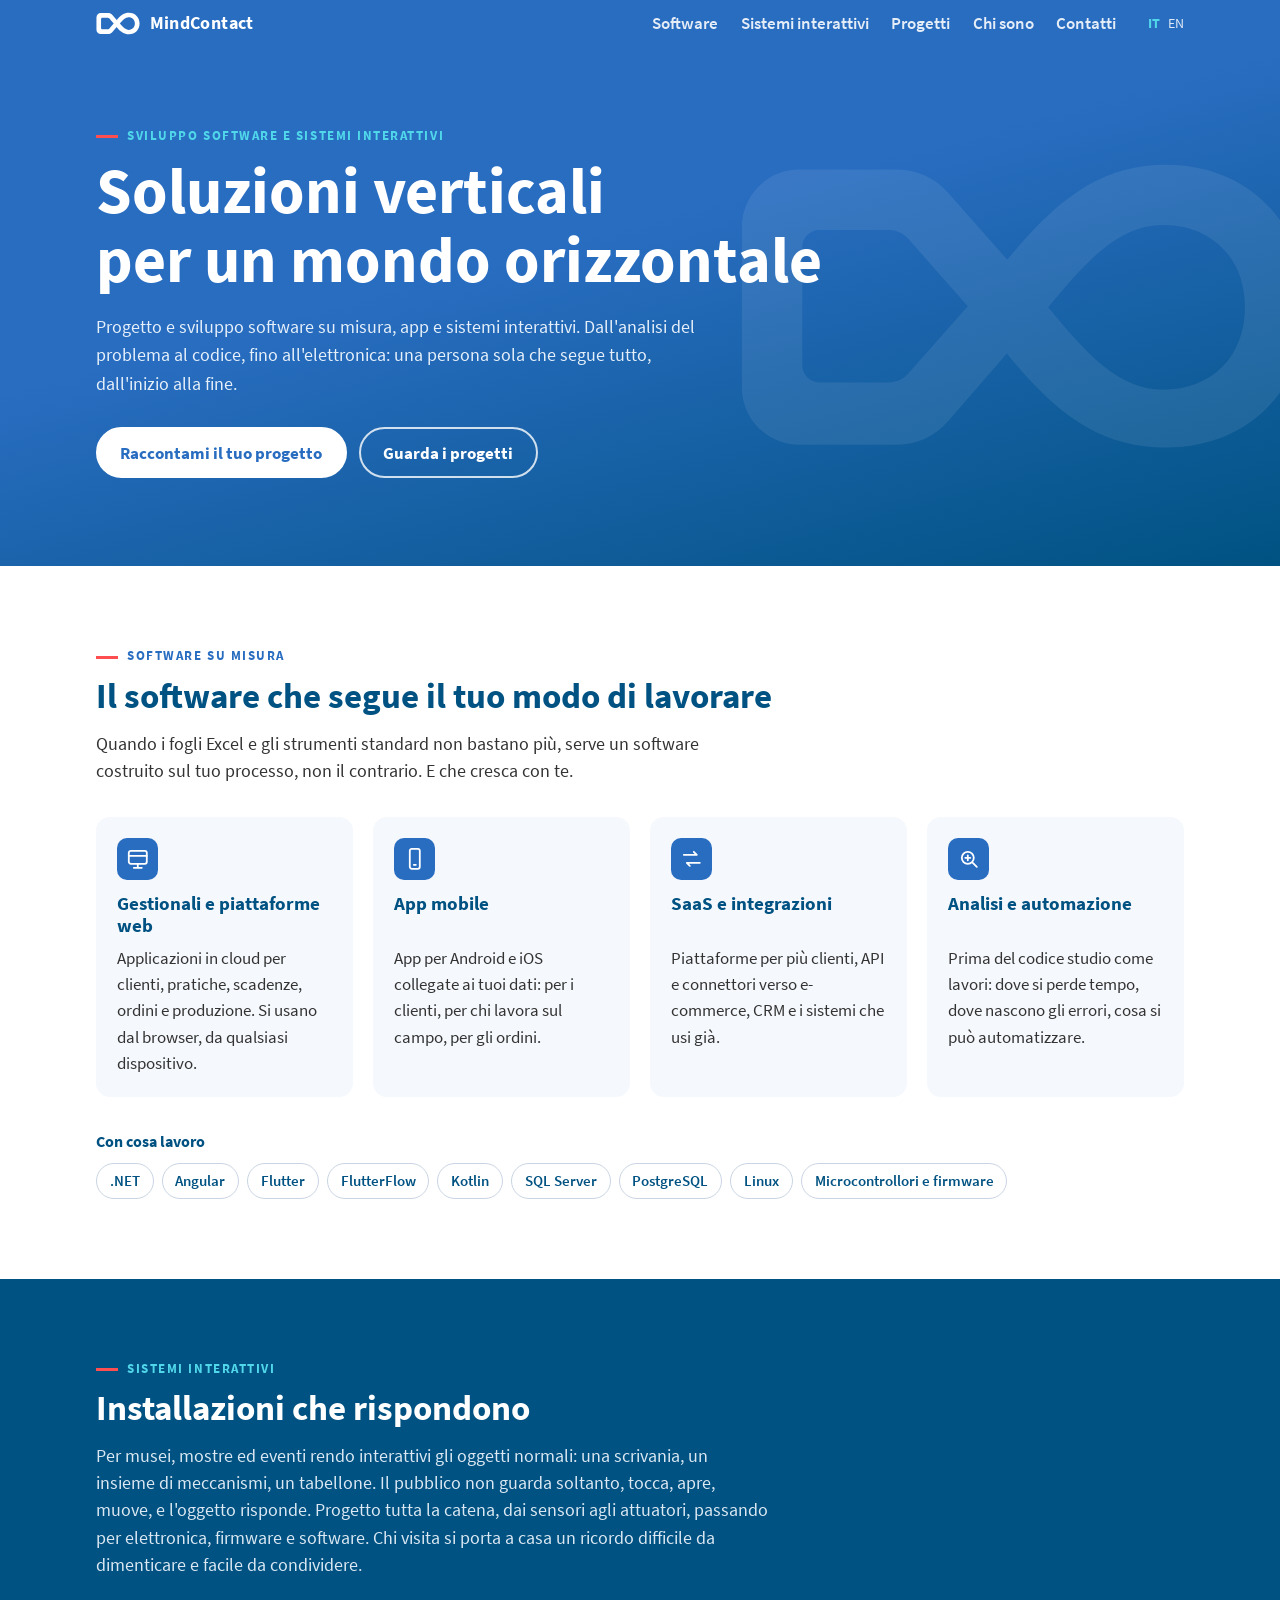
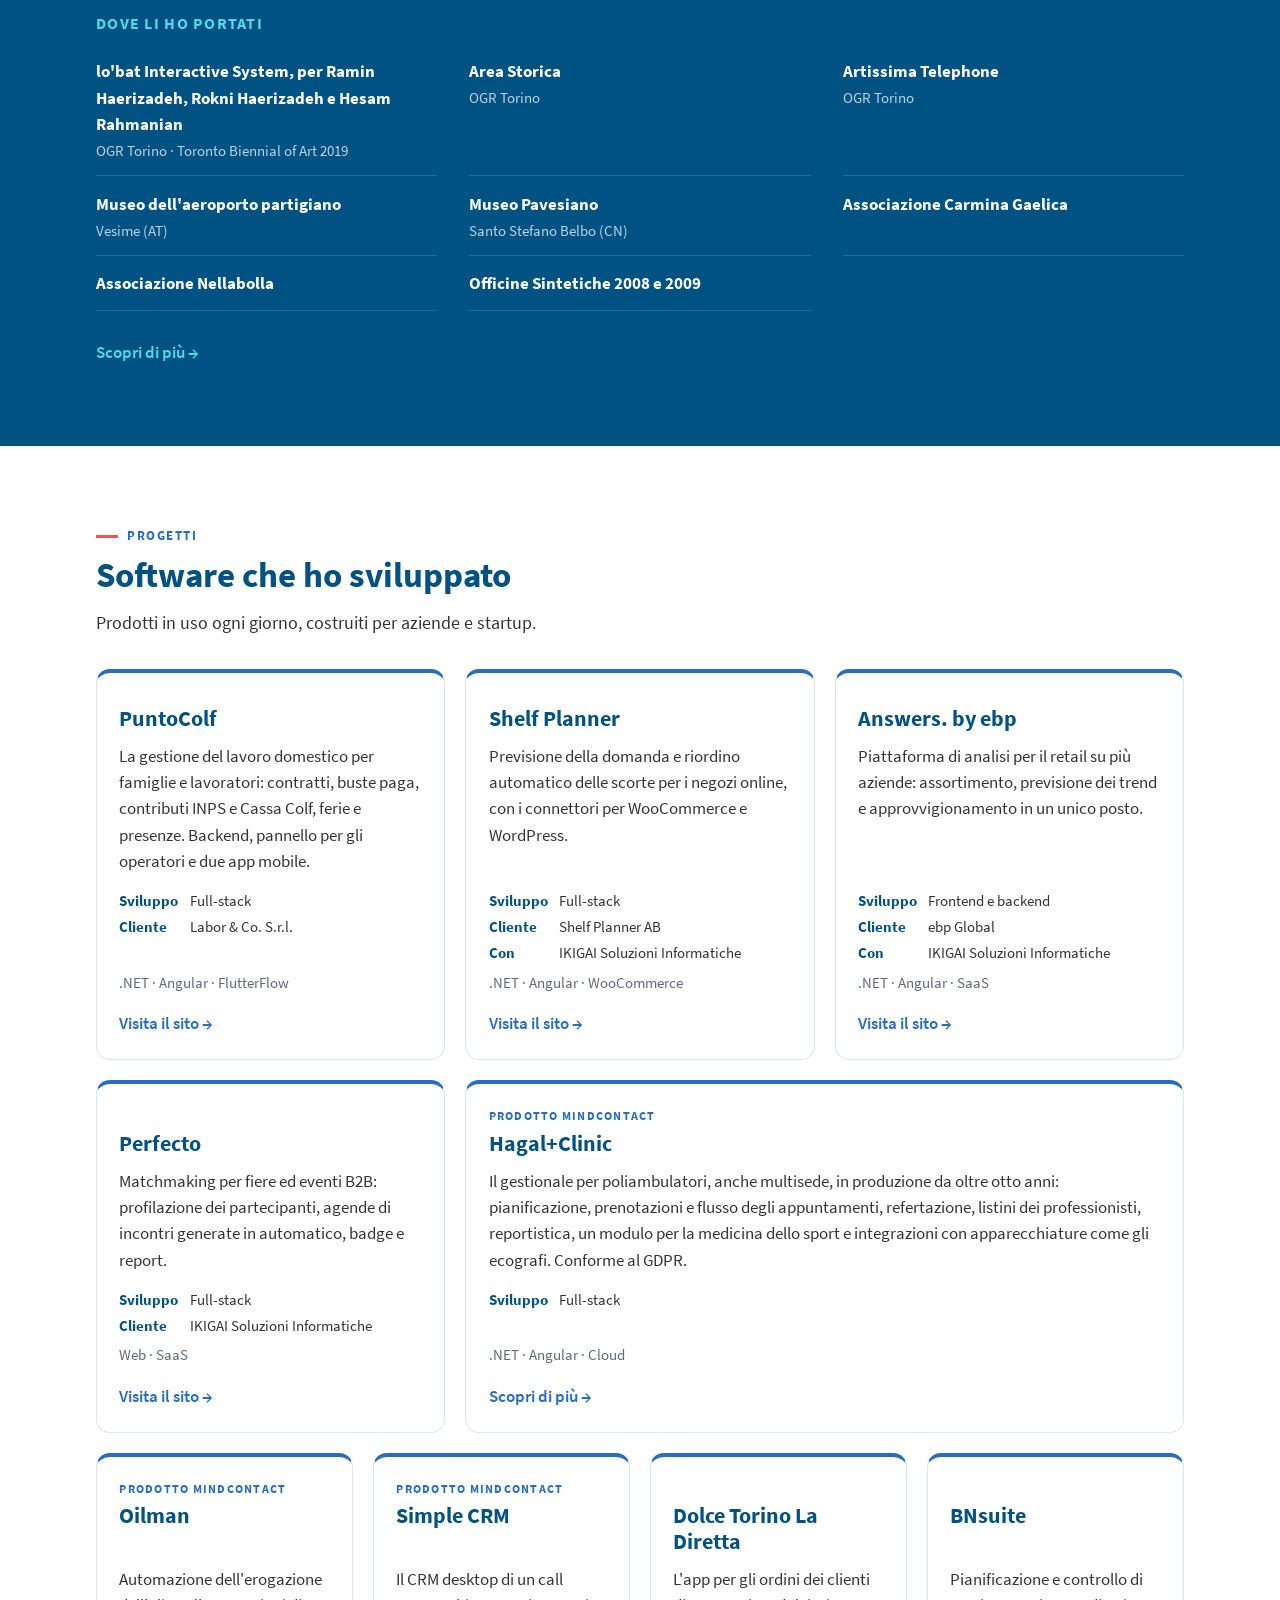
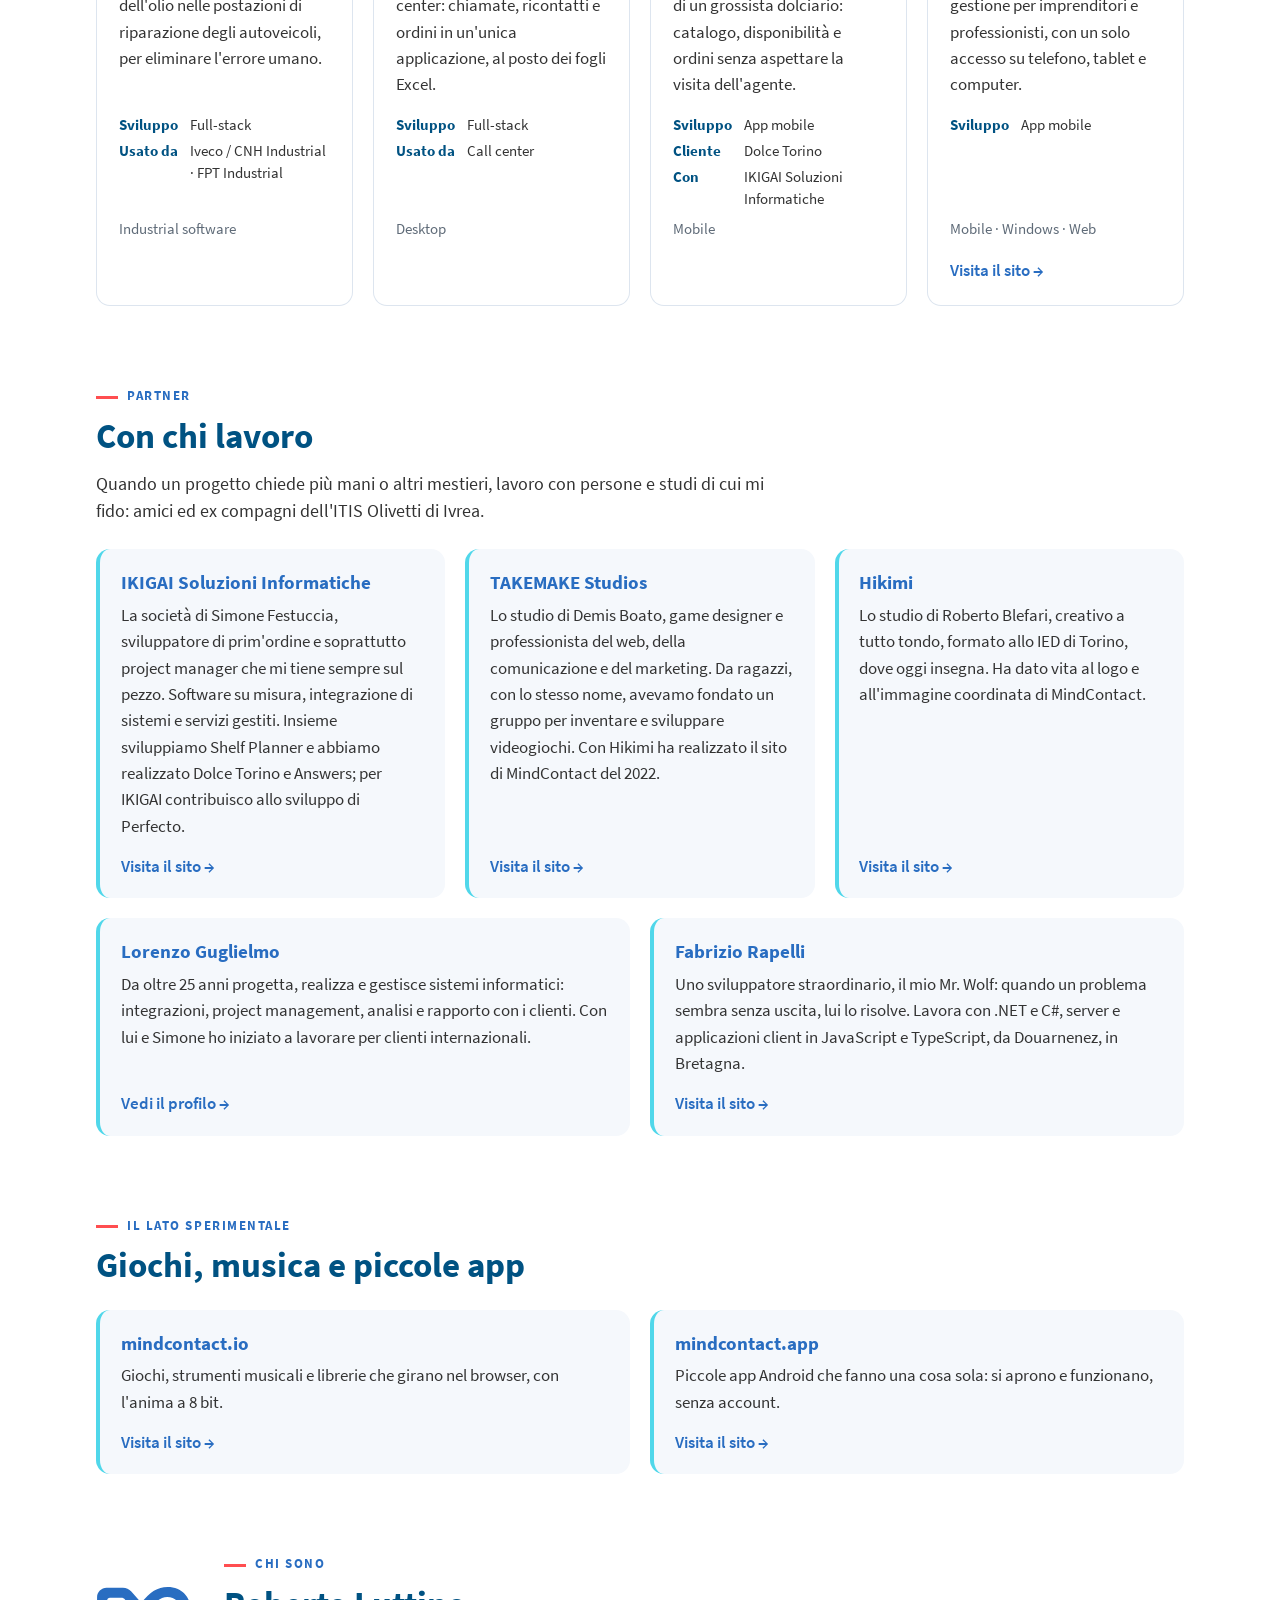
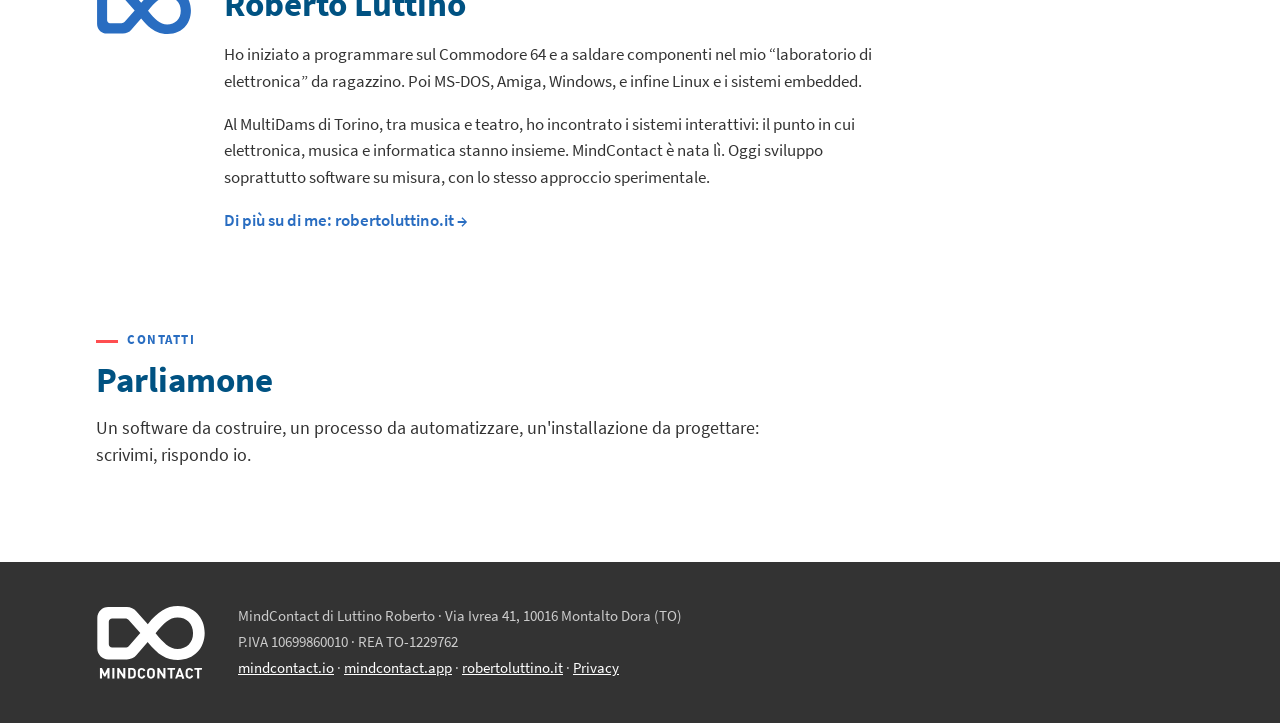
==== docs/index.html @ 70310ab3 "feat: sito statico di mindcontact.net" ====
<!doctype html>
<html lang="it">
<head>
<meta charset="utf-8">
<meta name="viewport" content="width=device-width, initial-scale=1">
<title>MindContact — sviluppo software e sistemi interattivi</title>
<meta name="description" content="MindContact progetta e sviluppa software su misura, app e sistemi interattivi per musei, mostre ed eventi. Roberto Luttino, Torino.">
<meta name="theme-color" content="#296DC1">
<link rel="canonical" href="https://www.mindcontact.net/">
<link rel="alternate" hreflang="it" href="https://www.mindcontact.net/">
<link rel="alternate" hreflang="en" href="https://www.mindcontact.net/en/">
<meta property="og:title" content="MindContact — sviluppo software e sistemi interattivi">
<meta property="og:description" content="MindContact progetta e sviluppa software su misura, app e sistemi interattivi per musei, mostre ed eventi. Roberto Luttino, Torino.">
<meta property="og:url" content="https://www.mindcontact.net/">
<meta property="og:type" content="website">
<link rel="icon" href="assets/img/favicon.svg" type="image/svg+xml">
<link rel="apple-touch-icon" href="assets/img/apple-touch-icon.png">
<link rel="preload" href="assets/fonts/SourceSansPro-Regular.woff2" as="font" type="font/woff2" crossorigin>
<link rel="stylesheet" href="assets/site.css">
</head>
<body>
<!-- Generata da tools/build.py: non modificarla a mano, si riscrive. -->
<header class="top">
  <div class="top-inner">
    <a class="brand" href="./"><img src="assets/img/mark-white.svg" alt="" width="44" height="23"><span>MindContact</span></a>
    <p class="lang"><strong>IT</strong><a href="en/" hreflang="en" lang="en">EN</a></p>
    <details class="menu">
      <summary>Menu</summary>
      <nav><a href="#software">Software</a><a href="sistemi-interattivi/">Sistemi interattivi</a><a href="#progetti">Progetti</a><a href="#chi-sono">Chi sono</a><a href="#contatti">Contatti</a></nav>
    </details>
  </div>
</header>
<main>
  <section class="hero">
    <div class="hero-inner">
      <p class="kicker">Sviluppo software e sistemi interattivi</p>
      <h1>Soluzioni verticali<br>per un mondo orizzontale</h1>
      <p class="lede">Progetto e sviluppo software su misura, app e sistemi interattivi. Dall&#x27;analisi del problema al codice, fino all&#x27;elettronica: una persona sola che segue tutto, dall&#x27;inizio alla fine.</p>
      <p class="hero-actions"><a class="button" href="#contatti">Raccontami il tuo progetto</a><a class="button button--ghost" href="#progetti">Guarda i progetti</a></p>
    </div>
    <img class="hero-mark" src="assets/img/mark-white.svg" alt="" width="776" height="396">
  </section>
  <section class="section" id="software">
    <p class="kicker">Software su misura</p>
    <h2>Il software che segue il tuo modo di lavorare</h2>
    <p class="section-lede">Quando i fogli Excel e gli strumenti standard non bastano più, serve un software costruito sul tuo processo, non il contrario. E che cresca con te.</p>
    <ul class="tiles">
      <li class="tile"><svg class="tile-icon" viewBox="0 0 24 24" aria-hidden="true"><rect x="3" y="4" width="18" height="13" rx="2"/><path d="M8 21h8M12 17v4M3 9h18"/></svg><h3>Gestionali e piattaforme web</h3><p>Applicazioni in cloud per clienti, pratiche, scadenze, ordini e produzione. Si usano dal browser, da qualsiasi dispositivo.</p></li>
      <li class="tile"><svg class="tile-icon" viewBox="0 0 24 24" aria-hidden="true"><rect x="7" y="2" width="10" height="20" rx="2"/><path d="M11 18h2"/></svg><h3>App mobile</h3><p>App per Android e iOS collegate ai tuoi dati: per i clienti, per chi lavora sul campo, per gli ordini.</p></li>
      <li class="tile"><svg class="tile-icon" viewBox="0 0 24 24" aria-hidden="true"><path d="M4 8h13l-3-3M20 16H7l3 3"/></svg><h3>SaaS e integrazioni</h3><p>Piattaforme per più clienti, API e connettori verso e-commerce, CRM e i sistemi che usi già.</p></li>
      <li class="tile"><svg class="tile-icon" viewBox="0 0 24 24" aria-hidden="true"><circle cx="11" cy="11" r="6"/><path d="M20 20l-4.5-4.5M8.5 11h5M11 8.5v5"/></svg><h3>Analisi e automazione</h3><p>Prima del codice studio come lavori: dove si perde tempo, dove nascono gli errori, cosa si può automatizzare.</p></li>
    </ul>
    <h3 class="stack-title">Con cosa lavoro</h3>
    <ul class="chips"><li>.NET</li><li>Angular</li><li>Flutter</li><li>FlutterFlow</li><li>Kotlin</li><li>SQL Server</li><li>PostgreSQL</li><li>Linux</li><li>Microcontrollori e firmware</li></ul>
  </section>
  <section class="band" id="interattivi">
    <div class="band-inner">
      <p class="kicker">Sistemi interattivi</p>
      <h2>Installazioni che rispondono</h2>
      <p class="section-lede">Per musei, mostre ed eventi rendo interattivi gli oggetti normali: una scrivania, un insieme di meccanismi, un tabellone. Il pubblico non guarda soltanto, tocca, apre, muove, e l&#x27;oggetto risponde. Progetto tutta la catena, dai sensori agli attuatori, passando per elettronica, firmware e software. Chi visita si porta a casa un ricordo difficile da dimenticare e facile da condividere.</p>
      <h3>Dove li ho portati</h3>
      <ul class="venues">
        <li><strong>lo&#x27;bat Interactive System, per Ramin Haerizadeh, Rokni Haerizadeh e Hesam Rahmanian</strong><span>OGR Torino · Toronto Biennial of Art 2019</span></li>
        <li><strong>Area Storica</strong><span>OGR Torino</span></li>
        <li><strong>Artissima Telephone</strong><span>OGR Torino</span></li>
        <li><strong>Museo dell&#x27;aeroporto partigiano</strong><span>Vesime (AT)</span></li>
        <li><strong>Museo Pavesiano</strong><span>Santo Stefano Belbo (CN)</span></li>
        <li><strong>Associazione Carmina Gaelica</strong></li>
        <li><strong>Associazione Nellabolla</strong></li>
        <li><strong>Officine Sintetiche 2008 e 2009</strong></li>
      </ul>
      <p class="band-more"><a class="link" href="sistemi-interattivi/">Scopri di più <span aria-hidden="true">→</span></a></p>
    </div>
  </section>
  <section class="section" id="progetti">
    <p class="kicker">Progetti</p>
    <h2>Software che ho sviluppato</h2>
    <p class="section-lede">Prodotti in uso ogni giorno, costruiti per aziende e startup.</p>
    <ul class="cards cards--major">
      <li class="card card--lead">
        <span></span>
        <h3>PuntoColf</h3>
        <p>La gestione del lavoro domestico per famiglie e lavoratori: contratti, buste paga, contributi INPS e Cassa Colf, ferie e presenze. Backend, pannello per gli operatori e due app mobile.</p>
        <dl class="meta"><dt>Sviluppo</dt><dd>Full-stack</dd><dt>Cliente</dt><dd>Labor &amp; Co. S.r.l.</dd></dl>
        <dl class="meta"><dt class="sr-only">Tech</dt><dd class="tech">.NET · Angular · FlutterFlow</dd></dl>
        <a class="link" href="https://www.puntocolf.it/" rel="noopener" target="_blank">Visita il sito <span aria-hidden="true">→</span></a>
      </li>
      <li class="card card--lead">
        <span></span>
        <h3>Shelf Planner</h3>
        <p>Previsione della domanda e riordino automatico delle scorte per i negozi online, con i connettori per WooCommerce e WordPress.</p>
        <dl class="meta"><dt>Sviluppo</dt><dd>Full-stack</dd><dt>Cliente</dt><dd>Shelf Planner AB</dd><dt>Con</dt><dd>IKIGAI Soluzioni Informatiche</dd></dl>
        <dl class="meta"><dt class="sr-only">Tech</dt><dd class="tech">.NET · Angular · WooCommerce</dd></dl>
        <a class="link" href="https://www.shelfplanner.com/" rel="noopener" target="_blank">Visita il sito <span aria-hidden="true">→</span></a>
      </li>
      <li class="card card--lead">
        <span></span>
        <h3>Answers. by ebp</h3>
        <p>Piattaforma di analisi per il retail su più aziende: assortimento, previsione dei trend e approvvigionamento in un unico posto.</p>
        <dl class="meta"><dt>Sviluppo</dt><dd>Frontend e backend</dd><dt>Cliente</dt><dd>ebp Global</dd><dt>Con</dt><dd>IKIGAI Soluzioni Informatiche</dd></dl>
        <dl class="meta"><dt class="sr-only">Tech</dt><dd class="tech">.NET · Angular · SaaS</dd></dl>
        <a class="link" href="https://ebp-global.com/answers-by-ebp-insights-for-assortment-trend-supply/" rel="noopener" target="_blank">Visita il sito <span aria-hidden="true">→</span></a>
      </li>
      <li class="card card--lead">
        <span></span>
        <h3>Perfecto</h3>
        <p>Matchmaking per fiere ed eventi B2B: profilazione dei partecipanti, agende di incontri generate in automatico, badge e report.</p>
        <dl class="meta"><dt>Sviluppo</dt><dd>Full-stack</dd><dt>Cliente</dt><dd>IKIGAI Soluzioni Informatiche</dd></dl>
        <dl class="meta"><dt class="sr-only">Tech</dt><dd class="tech">Web · SaaS</dd></dl>
        <a class="link" href="https://perfecto-events.com/" rel="noopener" target="_blank">Visita il sito <span aria-hidden="true">→</span></a>
      </li>
      <li class="card card--lead card--wide">
        <p class="role">Prodotto MindContact</p>
        <h3>Hagal+Clinic</h3>
        <p>Il gestionale per poliambulatori, anche multisede, in produzione da oltre otto anni: pianificazione, prenotazioni e flusso degli appuntamenti, refertazione, listini dei professionisti, reportistica, un modulo per la medicina dello sport e integrazioni con apparecchiature come gli ecografi. Conforme al GDPR.</p>
        <dl class="meta"><dt>Sviluppo</dt><dd>Full-stack</dd></dl>
        <dl class="meta"><dt class="sr-only">Tech</dt><dd class="tech">.NET · Angular · Cloud</dd></dl>
        <a class="link" href="hagalclinic/">Scopri di più <span aria-hidden="true">→</span></a>
      </li>
    </ul>
    <ul class="cards">
      <li class="card card--lead">
        <p class="role">Prodotto MindContact</p>
        <h3>Oilman</h3>
        <p>Automazione dell&#x27;erogazione dell&#x27;olio nelle postazioni di riparazione degli autoveicoli, per eliminare l&#x27;errore umano.</p>
        <dl class="meta"><dt>Sviluppo</dt><dd>Full-stack</dd><dt>Usato da</dt><dd>Iveco / CNH Industrial · FPT Industrial</dd></dl>
        <dl class="meta"><dt class="sr-only">Tech</dt><dd class="tech">Industrial software</dd></dl>
        <span></span>
      </li>
      <li class="card card--lead">
        <p class="role">Prodotto MindContact</p>
        <h3>Simple CRM</h3>
        <p>Il CRM desktop di un call center: chiamate, ricontatti e ordini in un&#x27;unica applicazione, al posto dei fogli Excel.</p>
        <dl class="meta"><dt>Sviluppo</dt><dd>Full-stack</dd><dt>Usato da</dt><dd>Call center</dd></dl>
        <dl class="meta"><dt class="sr-only">Tech</dt><dd class="tech">Desktop</dd></dl>
        <span></span>
      </li>
      <li class="card card--lead">
        <span></span>
        <h3>Dolce Torino La Diretta</h3>
        <p>L&#x27;app per gli ordini dei clienti di un grossista dolciario: catalogo, disponibilità e ordini senza aspettare la visita dell&#x27;agente.</p>
        <dl class="meta"><dt>Sviluppo</dt><dd>App mobile</dd><dt>Cliente</dt><dd>Dolce Torino</dd><dt>Con</dt><dd>IKIGAI Soluzioni Informatiche</dd></dl>
        <dl class="meta"><dt class="sr-only">Tech</dt><dd class="tech">Mobile</dd></dl>
        <span></span>
      </li>
      <li class="card card--lead">
        <span></span>
        <h3>BNsuite</h3>
        <p>Pianificazione e controllo di gestione per imprenditori e professionisti, con un solo accesso su telefono, tablet e computer.</p>
        <dl class="meta"><dt>Sviluppo</dt><dd>App mobile</dd></dl>
        <dl class="meta"><dt class="sr-only">Tech</dt><dd class="tech">Mobile · Windows · Web</dd></dl>
        <a class="link" href="https://bnsuite.com/" rel="noopener" target="_blank">Visita il sito <span aria-hidden="true">→</span></a>
      </li>
    </ul>
  </section>
  <section class="section lab" id="partner">
    <p class="kicker">Partner</p>
    <h2>Con chi lavoro</h2>
    <p class="section-lede">Quando un progetto chiede più mani o altri mestieri, lavoro con persone e studi di cui mi fido: amici ed ex compagni dell&#x27;ITIS Olivetti di Ivrea.</p>
    <ul class="sites sites--five">
      <li><a href="https://www.ikigai-soluzioni.it/" target="_blank" rel="noopener"><strong>IKIGAI Soluzioni Informatiche</strong><span>La società di Simone Festuccia, sviluppatore di prim&#x27;ordine e soprattutto project manager che mi tiene sempre sul pezzo. Software su misura, integrazione di sistemi e servizi gestiti. Insieme sviluppiamo Shelf Planner e abbiamo realizzato Dolce Torino e Answers; per IKIGAI contribuisco allo sviluppo di Perfecto.</span><span class="go">Visita il sito <span aria-hidden="true">→</span></span></a></li>
      <li><a href="https://takemakestudios.com/" target="_blank" rel="noopener"><strong>TAKEMAKE Studios</strong><span>Lo studio di Demis Boato, game designer e professionista del web, della comunicazione e del marketing. Da ragazzi, con lo stesso nome, avevamo fondato un gruppo per inventare e sviluppare videogiochi. Con Hikimi ha realizzato il sito di MindContact del 2022.</span><span class="go">Visita il sito <span aria-hidden="true">→</span></span></a></li>
      <li><a href="https://hikimi.it/" target="_blank" rel="noopener"><strong>Hikimi</strong><span>Lo studio di Roberto Blefari, creativo a tutto tondo, formato allo IED di Torino, dove oggi insegna. Ha dato vita al logo e all&#x27;immagine coordinata di MindContact.</span><span class="go">Visita il sito <span aria-hidden="true">→</span></span></a></li>
      <li><a href="https://www.linkedin.com/in/lorenzoguglielmo/" target="_blank" rel="noopener"><strong>Lorenzo Guglielmo</strong><span>Da oltre 25 anni progetta, realizza e gestisce sistemi informatici: integrazioni, project management, analisi e rapporto con i clienti. Con lui e Simone ho iniziato a lavorare per clienti internazionali.</span><span class="go">Vedi il profilo <span aria-hidden="true">→</span></span></a></li>
      <li><a href="https://www.rapelli.net/" target="_blank" rel="noopener"><strong>Fabrizio Rapelli</strong><span>Uno sviluppatore straordinario, il mio Mr. Wolf: quando un problema sembra senza uscita, lui lo risolve. Lavora con .NET e C#, server e applicazioni client in JavaScript e TypeScript, da Douarnenez, in Bretagna.</span><span class="go">Visita il sito <span aria-hidden="true">→</span></span></a></li>
    </ul>
  </section>
  <section class="section lab">
    <p class="kicker">Il lato sperimentale</p>
    <h2>Giochi, musica e piccole app</h2>
    <ul class="sites">
      <li><a href="https://mindcontact.io/" target="_blank" rel="noopener"><strong>mindcontact.io</strong><span>Giochi, strumenti musicali e librerie che girano nel browser, con l&#x27;anima a 8 bit.</span><span class="go">Visita il sito <span aria-hidden="true">→</span></span></a></li>
      <li><a href="https://mindcontact.app/" target="_blank" rel="noopener"><strong>mindcontact.app</strong><span>Piccole app Android che fanno una cosa sola: si aprono e funzionano, senza account.</span><span class="go">Visita il sito <span aria-hidden="true">→</span></span></a></li>
    </ul>
  </section>
  <section class="section about" id="chi-sono">
    <img class="about-mark" src="assets/img/mark.svg" alt="" width="96" height="49" loading="lazy">
    <div>
      <p class="kicker">Chi sono</p>
      <h2>Roberto Luttino</h2>
      <p>Ho iniziato a programmare sul Commodore 64 e a saldare componenti nel mio “laboratorio di elettronica” da ragazzino. Poi MS-DOS, Amiga, Windows, e infine Linux e i sistemi embedded.</p>
      <p>Al MultiDams di Torino, tra musica e teatro, ho incontrato i sistemi interattivi: il punto in cui elettronica, musica e informatica stanno insieme. MindContact è nata lì. Oggi sviluppo soprattutto software su misura, con lo stesso approccio sperimentale.</p>
      <p><a class="link" href="https://robertoluttino.it/" target="_blank" rel="noopener">Di più su di me: robertoluttino.it <span aria-hidden="true">→</span></a></p>
    </div>
  </section>
  <section class="section contact" id="contatti">
    <p class="kicker">Contatti</p>
    <h2>Parliamone</h2>
    <p class="section-lede">Un software da costruire, un processo da automatizzare, un&#x27;installazione da progettare: scrivimi, rispondo io.</p>
    <div data-mc-contact data-site="mindcontact.net" data-lang="it"></div>
    <noscript><p>Il modulo di contatto ha bisogno di JavaScript.</p></noscript>
  </section>
</main>
<footer class="foot">
  <div class="foot-inner">
    <img src="assets/img/logo-white.svg" alt="MindContact" width="110" height="75">
    <div>
      <p>MindContact di Luttino Roberto · Via Ivrea 41, 10016 Montalto Dora (TO)</p>
      <p>P.IVA 10699860010 · REA TO-1229762</p>
      <p><a href="https://mindcontact.io/" target="_blank" rel="noopener">mindcontact.io</a> · <a href="https://mindcontact.app/" target="_blank" rel="noopener">mindcontact.app</a> · <a href="https://robertoluttino.it/" target="_blank" rel="noopener">robertoluttino.it</a> · <a href="#privacy-form">Privacy</a></p>
    </div>
  </div>
</footer>
<script src="https://forms.mindcontact.net/v1/widget.js" defer></script>
<script src="assets/js/site.js" defer></script>
</body>
</html>
---- docs/assets/site.css ----
/* mindcontact.net — brand colours and font from ../mindcontact-identity.
   Mobile first: the base rules are the phone layout, min-width queries scale up
   to tablet (48rem) and desktop (64rem). */

@font-face { font-family: "Source Sans Pro"; font-weight: 400; font-display: swap; src: url("fonts/SourceSansPro-Regular.woff2") format("woff2"); }
@font-face { font-family: "Source Sans Pro"; font-weight: 600; font-display: swap; src: url("fonts/SourceSansPro-SemiBold.woff2") format("woff2"); }
@font-face { font-family: "Source Sans Pro"; font-weight: 700; font-display: swap; src: url("fonts/SourceSansPro-Bold.woff2") format("woff2"); }

:root {
  --navy: #005282;
  --blue: #296DC1;
  --cyan: #50D7EA;
  --red: #FF4E50;
  --ink: #333333;
  --line: #CCCCCC;
  --paper: #F5F8FC;
  --width: 72rem;
  --pad: 1.25rem;
  --radius: 14px;
}

* { box-sizing: border-box; }
html { scroll-behavior: smooth; scroll-padding-top: 4.5rem; -webkit-text-size-adjust: 100%; }
body {
  margin: 0;
  font: 400 1.0625rem/1.55 "Source Sans Pro", system-ui, sans-serif;
  color: var(--ink);
  background: #fff;
}
a { color: var(--blue); }
a:hover { color: var(--navy); }
img { display: block; max-width: 100%; }
h1, h2, h3 { color: var(--navy); line-height: 1.15; margin: 0; }
h2 { font-size: 1.85rem; }
h3 { font-size: 1.2rem; }
.sr-only { position: absolute; width: 1px; height: 1px; overflow: hidden; clip: rect(0 0 0 0); white-space: nowrap; }
a:focus-visible, button:focus-visible, summary:focus-visible { outline: 3px solid var(--cyan); outline-offset: 2px; }

.kicker {
  margin: 0 0 .6rem;
  font-weight: 700;
  font-size: .8rem;
  letter-spacing: .12em;
  text-transform: uppercase;
  color: var(--blue);
}
.kicker::before {
  content: "";
  display: inline-block;
  width: 1.4rem;
  height: 3px;
  margin-right: .55rem;
  vertical-align: middle;
  background: var(--red);
}

.button {
  display: inline-flex;
  align-items: center;
  justify-content: center;
  min-height: 3rem;
  padding: .65rem 1.4rem;
  border: 2px solid var(--blue);
  border-radius: 999px;
  background: var(--blue);
  color: #fff;
  font-weight: 700;
  text-decoration: none;
  transition: background .15s, color .15s, border-color .15s;
}
.button:hover { background: var(--navy); border-color: var(--navy); color: #fff; }
.button--ghost { background: transparent; color: #fff; border-color: rgba(255, 255, 255, .8); }
.button--ghost:hover { background: #fff; color: var(--blue); border-color: #fff; }
.link { font-weight: 600; text-decoration: none; }
.link:hover { text-decoration: underline; }

/* Top bar: brand, language, collapsible menu on phones */
.top { position: sticky; top: 0; z-index: 10; background: var(--blue); color: #fff; }
.top-inner {
  max-width: var(--width);
  margin: 0 auto;
  padding: .55rem var(--pad);
  display: flex;
  align-items: center;
  flex-wrap: wrap;
  gap: .5rem 1rem;
}
.brand { display: flex; align-items: center; gap: .6rem; color: #fff; text-decoration: none; font-weight: 700; font-size: 1.15rem; letter-spacing: .02em; }
.brand:hover { color: #fff; }
.lang { margin: 0 0 0 auto; display: flex; gap: .5rem; font-size: .9rem; }
.lang a { color: #fff; text-decoration: none; opacity: .85; }
.lang strong { color: var(--cyan); }
.menu summary {
  list-style: none;
  cursor: pointer;
  min-height: 2.5rem;
  display: flex;
  align-items: center;
  padding: 0 .9rem;
  border: 1px solid rgba(255, 255, 255, .6);
  border-radius: 999px;
  font-weight: 600;
}
.menu summary::-webkit-details-marker { display: none; }
.menu[open] summary { background: #fff; color: var(--blue); }
.menu nav {
  position: absolute;
  left: 0;
  right: 0;
  top: 100%;
  display: grid;
  background: var(--blue);
  border-top: 1px solid rgba(255, 255, 255, .2);
  box-shadow: 0 12px 24px -12px rgba(0, 0, 0, .35);
}
.menu nav a {
  padding: .9rem var(--pad);
  color: #fff;
  text-decoration: none;
  font-weight: 600;
  border-bottom: 1px solid rgba(255, 255, 255, .12);
}

/* Hero */
.hero {
  position: relative;
  overflow: hidden;
  color: #fff;
  background: linear-gradient(165deg, var(--blue) 0%, var(--blue) 40%, var(--navy) 100%);
}
.hero-inner { position: relative; z-index: 1; max-width: var(--width); margin: 0 auto; padding: 3rem var(--pad) 3.5rem; }
.hero .kicker { color: var(--cyan); }
.hero h1 { color: #fff; font-size: 2.3rem; font-weight: 700; line-height: 1.08; }
.hero .lede { max-width: 38rem; margin: 1.2rem 0 1.8rem; font-size: 1.15rem; color: #e6f0fa; }
.hero-actions { display: flex; flex-direction: column; gap: .75rem; margin: 0; }
.hero-actions .button { border-color: #fff; background: #fff; color: var(--blue); }
.hero-actions .button:hover { background: var(--cyan); border-color: var(--cyan); color: var(--navy); }
.hero-actions .button--ghost { background: transparent; color: #fff; border-color: rgba(255, 255, 255, .8); }
.hero-mark { position: absolute; right: -9rem; bottom: -3rem; width: 22rem; opacity: .08; pointer-events: none; }

/* Sections */
.section { max-width: var(--width); margin: 0 auto; padding: 3.5rem var(--pad) 0; }
.section-lede { max-width: 42rem; margin: .9rem 0 0; font-size: 1.1rem; }

.tiles, .cards, .venues, .sites, .chips { list-style: none; margin: 0; padding: 0; }
.tiles { display: grid; gap: 1rem; margin-top: 2rem; }
/* Like the project cards: icon, title and text sit on a subgrid, so the texts start level. */
.tile { display: grid; grid-row: span 3; grid-template-rows: subgrid; row-gap: 0; align-content: start; padding: 1.3rem; border-radius: var(--radius); background: var(--paper); }
.tile-icon {
  width: 2.6rem;
  height: 2.6rem;
  margin-bottom: .8rem;
  padding: .55rem;
  border-radius: 10px;
  background: var(--blue);
  fill: none;
  stroke: #fff;
  stroke-width: 1.8;
  stroke-linecap: round;
  stroke-linejoin: round;
}
.tile p { margin: .5rem 0 0; }
/* Tiles without an icon: title and text only, still aligned row by row. */
.tiles--text .tile { grid-row: span 2; }
/* Steps of the work, numbered. */
.tiles--steps { counter-reset: step; }
.tiles--steps h3::before { counter-increment: step; content: counter(step) ". "; color: var(--blue); }
.stack-title { margin-top: 2.2rem; font-size: 1rem; }
.chips { display: flex; flex-wrap: wrap; gap: .5rem; margin-top: .8rem; }
.chips li { padding: .3rem .8rem; border: 1px solid #c9d5e3; border-radius: 999px; font-size: .95rem; font-weight: 600; color: var(--navy); }

/* Interactive systems band */
.band { margin-top: 3.5rem; background: var(--navy); color: #fff; }
.band-inner { max-width: var(--width); margin: 0 auto; padding: 3.5rem var(--pad); }
.band h2, .band h3 { color: #fff; }
.band .kicker { color: var(--cyan); }
.band .section-lede { color: #dbe8f3; }
.band h3 { margin-top: 2.2rem; font-size: 1rem; letter-spacing: .08em; text-transform: uppercase; color: var(--cyan); }
.venues { display: grid; gap: .1rem; margin-top: .8rem; }
.venues li { display: grid; align-content: start; gap: .1rem; padding: .8rem 0; border-bottom: 1px solid rgba(255, 255, 255, .15); }
.venues span { color: #b9d3ea; font-size: .95rem; }

/* Projects */
.cards { display: grid; gap: 1rem; margin-top: 2rem; }
.cards + .cards { margin-top: 1rem; }
/* Each card spans six rows of the list (label, name, text, details, tech, link) through a subgrid,
   so names, details and links line up across a row of cards. */
.card {
  display: grid;
  grid-row: span 6;
  grid-template-rows: subgrid;
  row-gap: 0;
  padding: 1.4rem;
  border: 1px solid #dde5ef;
  border-radius: var(--radius);
  background: #fff;
}
.card--lead { border-top: 4px solid var(--blue); }
.role { margin: 0 0 .3rem; font-size: .78rem; font-weight: 700; letter-spacing: .1em; text-transform: uppercase; color: var(--blue); }
.card h3 { font-size: 1.4rem; }
.card > p:not(.role) { margin: .7rem 0 0; }
.meta { display: grid; grid-template-columns: auto 1fr; align-content: start; gap: .2rem .7rem; margin: 1rem 0 0; font-size: .92rem; }
.meta dt { font-weight: 700; color: var(--navy); }
.meta dd { margin: 0; }
/* The tech line sits in its own row, after the tallest details of the row of cards. */
.meta .tech { grid-column: 1 / -1; color: #5f6b78; }
.meta:has(.tech) { align-self: end; margin-top: .4rem; }
.card .link { align-self: end; padding-top: 1rem; }
.band-more { margin: 1.8rem 0 0; }
.band .link { color: var(--cyan); }
/* Reading list on the interactive systems page */
.reads { max-width: 46rem; margin: 1.5rem 0 0; padding-left: 1.2rem; }
.reads li { margin: 0 0 .6rem; }
.reads cite { font-style: italic; }
/* Running text on the dedicated pages */
.prose > p:not(.kicker) { max-width: 42rem; margin: .9rem 0 0; font-size: 1.1rem; }
.prose h2 + p { margin-top: 1.2rem; }
/* Key facts in a band: the figure big, the line under it small. */
.facts strong { font-size: 1.5rem; color: var(--cyan); }
.note { margin: 1.5rem 0 0; color: #5f6b78; font-size: .98rem; }

/* Sister sites */
.sites { display: grid; grid-auto-rows: 1fr; gap: 1rem; margin-top: 1.5rem; }
/* Every row has the same height and the link fills its list item, so all boxes match. */
.sites li { display: grid; }
.sites a {
  display: grid;
  grid-template-rows: auto auto 1fr;
  gap: .25rem;
  padding: 1.2rem 1.3rem;
  border-radius: var(--radius);
  background: var(--paper);
  color: var(--ink);
  text-decoration: none;
  border-left: 4px solid var(--cyan);
}
.sites a:hover { background: #eaf2fb; }
.sites strong { color: var(--blue); font-size: 1.2rem; }
/* Same call to action as the project cards, always at the bottom of the box. */
.sites .go { align-self: end; padding-top: .6rem; font-weight: 600; color: var(--blue); }
.sites a:hover .go { text-decoration: underline; }

/* About */
.about { display: grid; gap: 1.2rem; }
.about-mark { width: 4.5rem; }
.about p { max-width: 42rem; }

/* Contact form: the widget of ../mindcontact-forms, coloured with its --mcf-* properties */
.contact { padding-bottom: 4rem; }
[data-mc-contact] { margin-top: 1.8rem; --mcf-accent: var(--blue); --mcf-ink: var(--ink); --mcf-border: #c9d5e3; }
[data-mc-contact] .mcf-field > span { color: var(--navy); }

/* Footer */
.foot { background: var(--ink); color: var(--line); font-size: .92rem; }
.foot-inner { max-width: var(--width); margin: 0 auto; padding: 2.5rem var(--pad); display: grid; gap: 1.2rem; }
.foot p { margin: .2rem 0; }
.foot a { color: #fff; }

/* Tablet */
@media (min-width: 48rem) {
  :root { --pad: 2rem; }
  h2 { font-size: 2.2rem; }
  .hero-inner { padding: 5rem var(--pad) 5.5rem; }
  .hero h1 { font-size: 3.4rem; }
  .hero-actions { flex-direction: row; flex-wrap: wrap; }
  .hero-mark { right: -6rem; bottom: auto; top: 50%; width: 30rem; transform: translateY(-50%); }
  .section { padding-top: 5rem; }
  .band { margin-top: 5rem; }
  .band-inner { padding: 5rem var(--pad); }
  .tiles, .cards, .sites { grid-template-columns: 1fr 1fr; gap: 1.25rem; }
  .cards + .cards { margin-top: 1.25rem; }
  .cards--major > :last-child:nth-child(odd) { grid-column: 1 / -1; }
  .sites > :last-child:nth-child(odd) { grid-column: 1 / -1; }
  .venues { grid-template-columns: 1fr 1fr; column-gap: 2rem; }
  .about { grid-template-columns: auto 1fr; gap: 2rem; align-items: start; }
  .about-mark { width: 6rem; margin-top: 2rem; }
  .foot-inner { grid-template-columns: auto 1fr; align-items: center; gap: 2rem; }
}

/* Desktop: the menu becomes a plain inline nav */
@media (min-width: 64rem) {
  .top-inner { flex-wrap: nowrap; gap: 2rem; }
  .menu { order: 2; margin-left: auto; }
  /* site.js keeps the <details> open here; without JavaScript the toggle stays visible. */
  .js .menu summary { display: none; }
  .menu nav { position: static; display: flex; gap: 1.4rem; background: none; border: 0; box-shadow: none; }
  .menu nav a { padding: 0; border: 0; opacity: .88; }
  .menu nav a:hover { opacity: 1; }
  .lang { order: 3; margin-left: 0; }
  .hero h1 { font-size: 4rem; }
  .hero-mark { right: -2rem; width: 36rem; }
  .tiles { grid-template-columns: repeat(4, 1fr); }
  .tiles--steps { grid-template-columns: repeat(5, 1fr); }
  .cards { grid-template-columns: repeat(4, 1fr); }
  /* Five main products: three on the first row; on the second, the wide one takes twice the room. */
  .cards--major { grid-template-columns: repeat(6, 1fr); }
  .cards--major > * { grid-column: span 2; }
  .cards--major > .card--wide, .cards--major > .card--wide:last-child:nth-child(odd) { grid-column: span 4; }
  /* Five partners: three on the first row, two wider ones on the second. */
  .sites--five { grid-template-columns: repeat(6, 1fr); grid-auto-rows: auto; }
  .sites--five > * { grid-column: span 2; }
  .sites--five > :nth-child(n+4), .sites--five > :last-child:nth-child(odd) { grid-column: span 3; }
  .venues { grid-template-columns: repeat(3, 1fr); }
  .facts { grid-template-columns: repeat(4, 1fr); }
}

@media (prefers-reduced-motion: reduce) {
  html { scroll-behavior: auto; }
  .button { transition: none; }
}
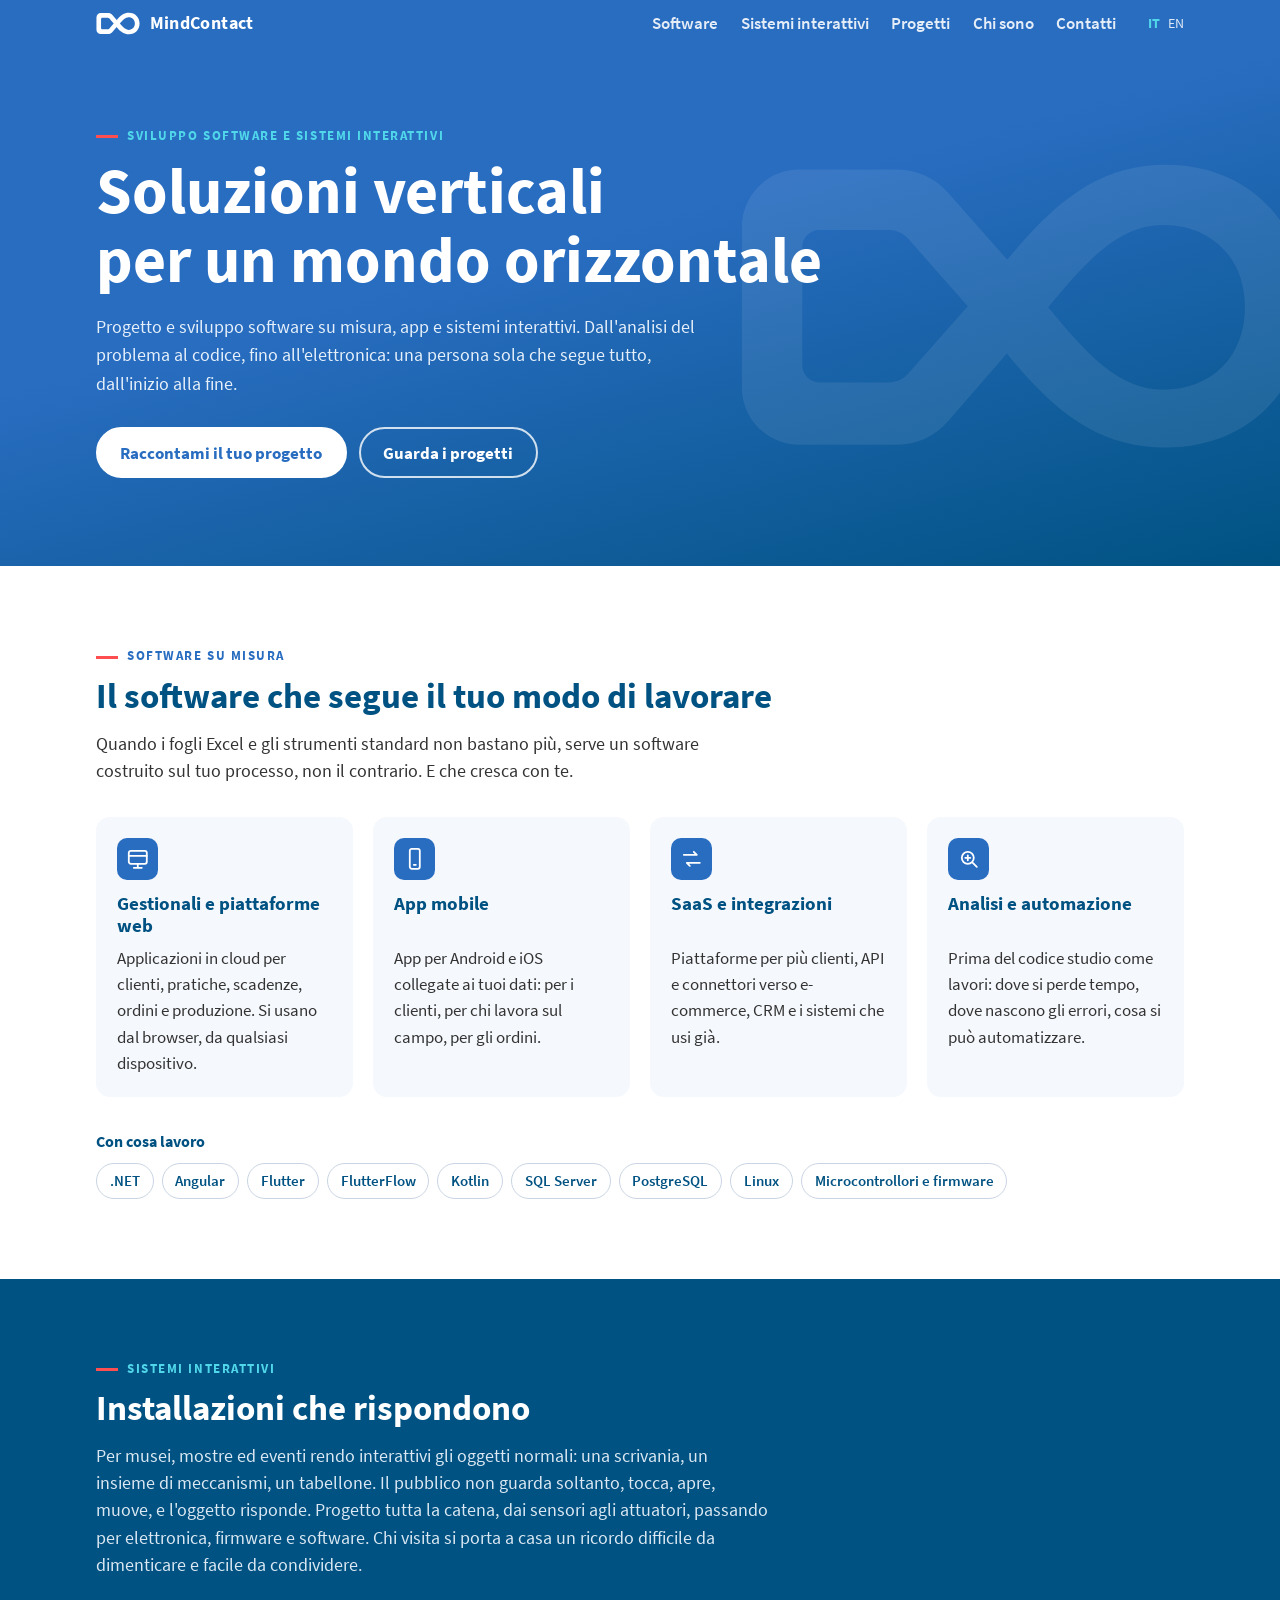
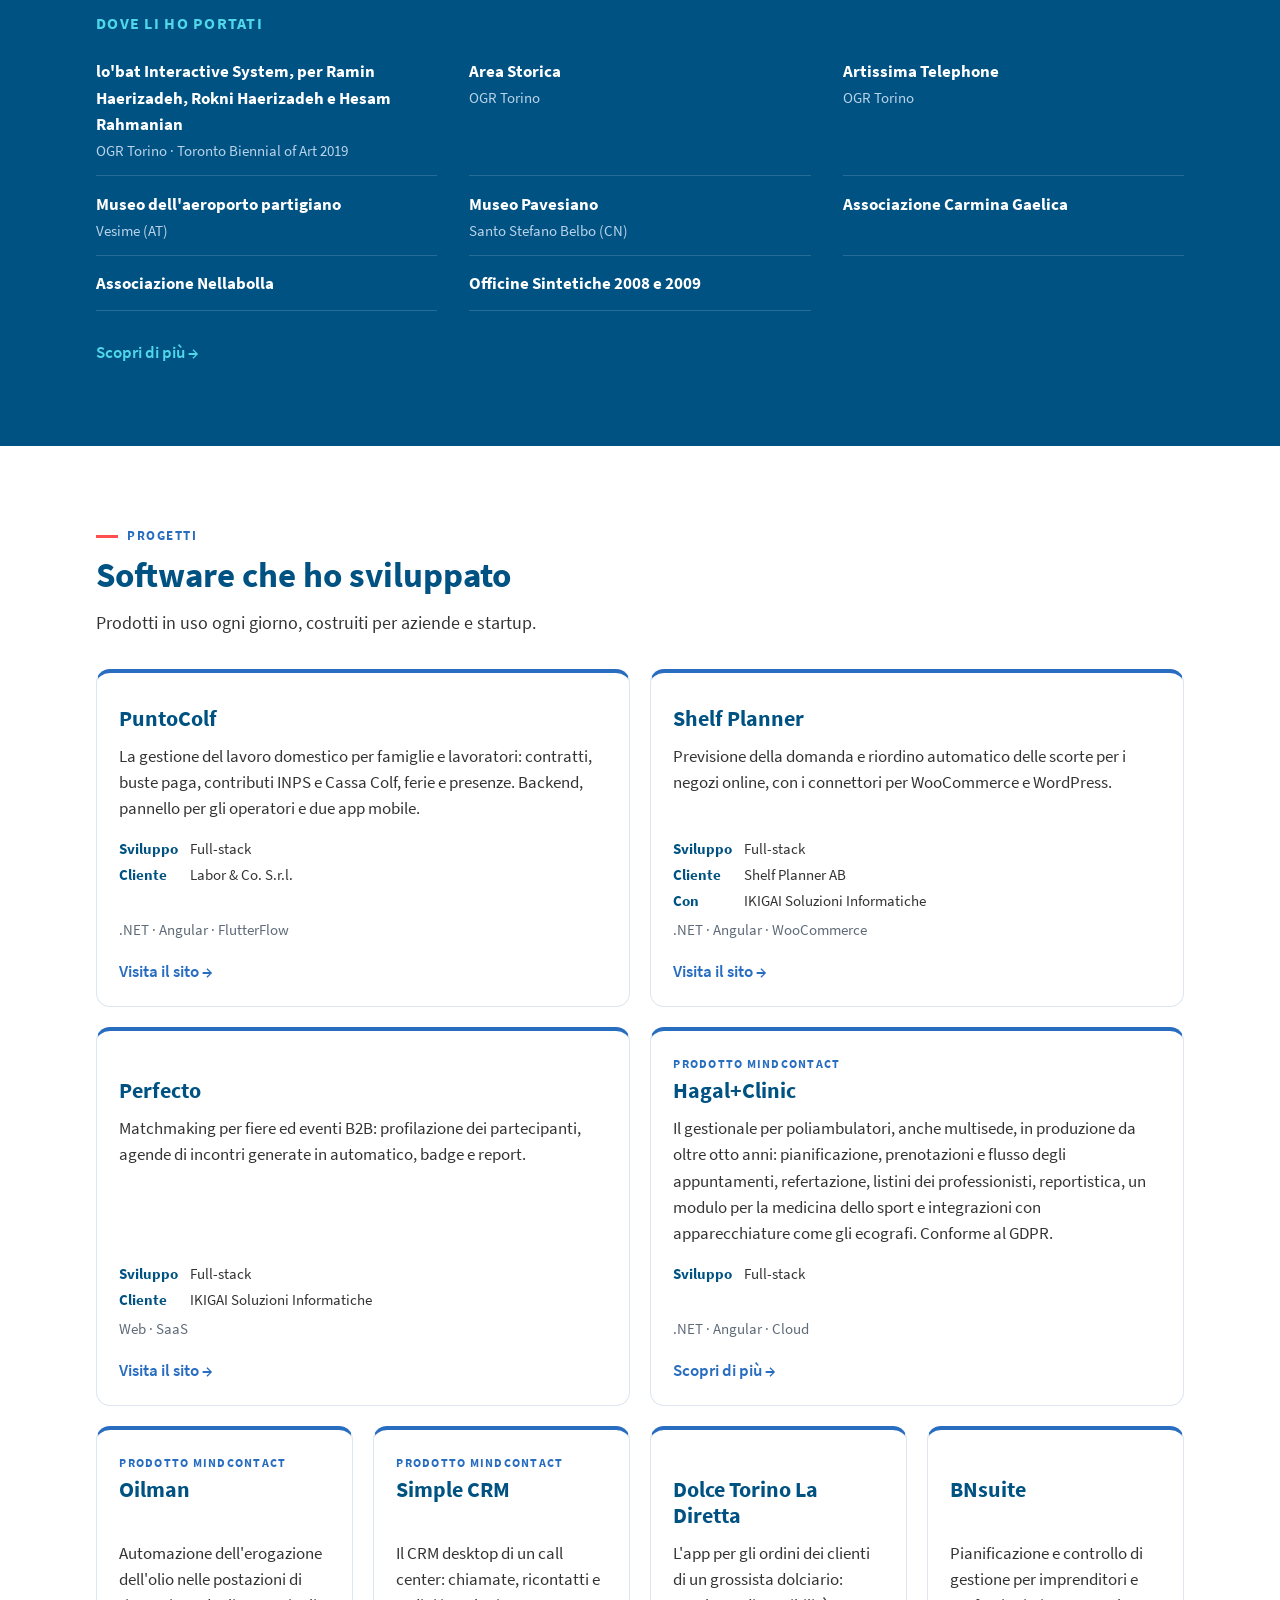
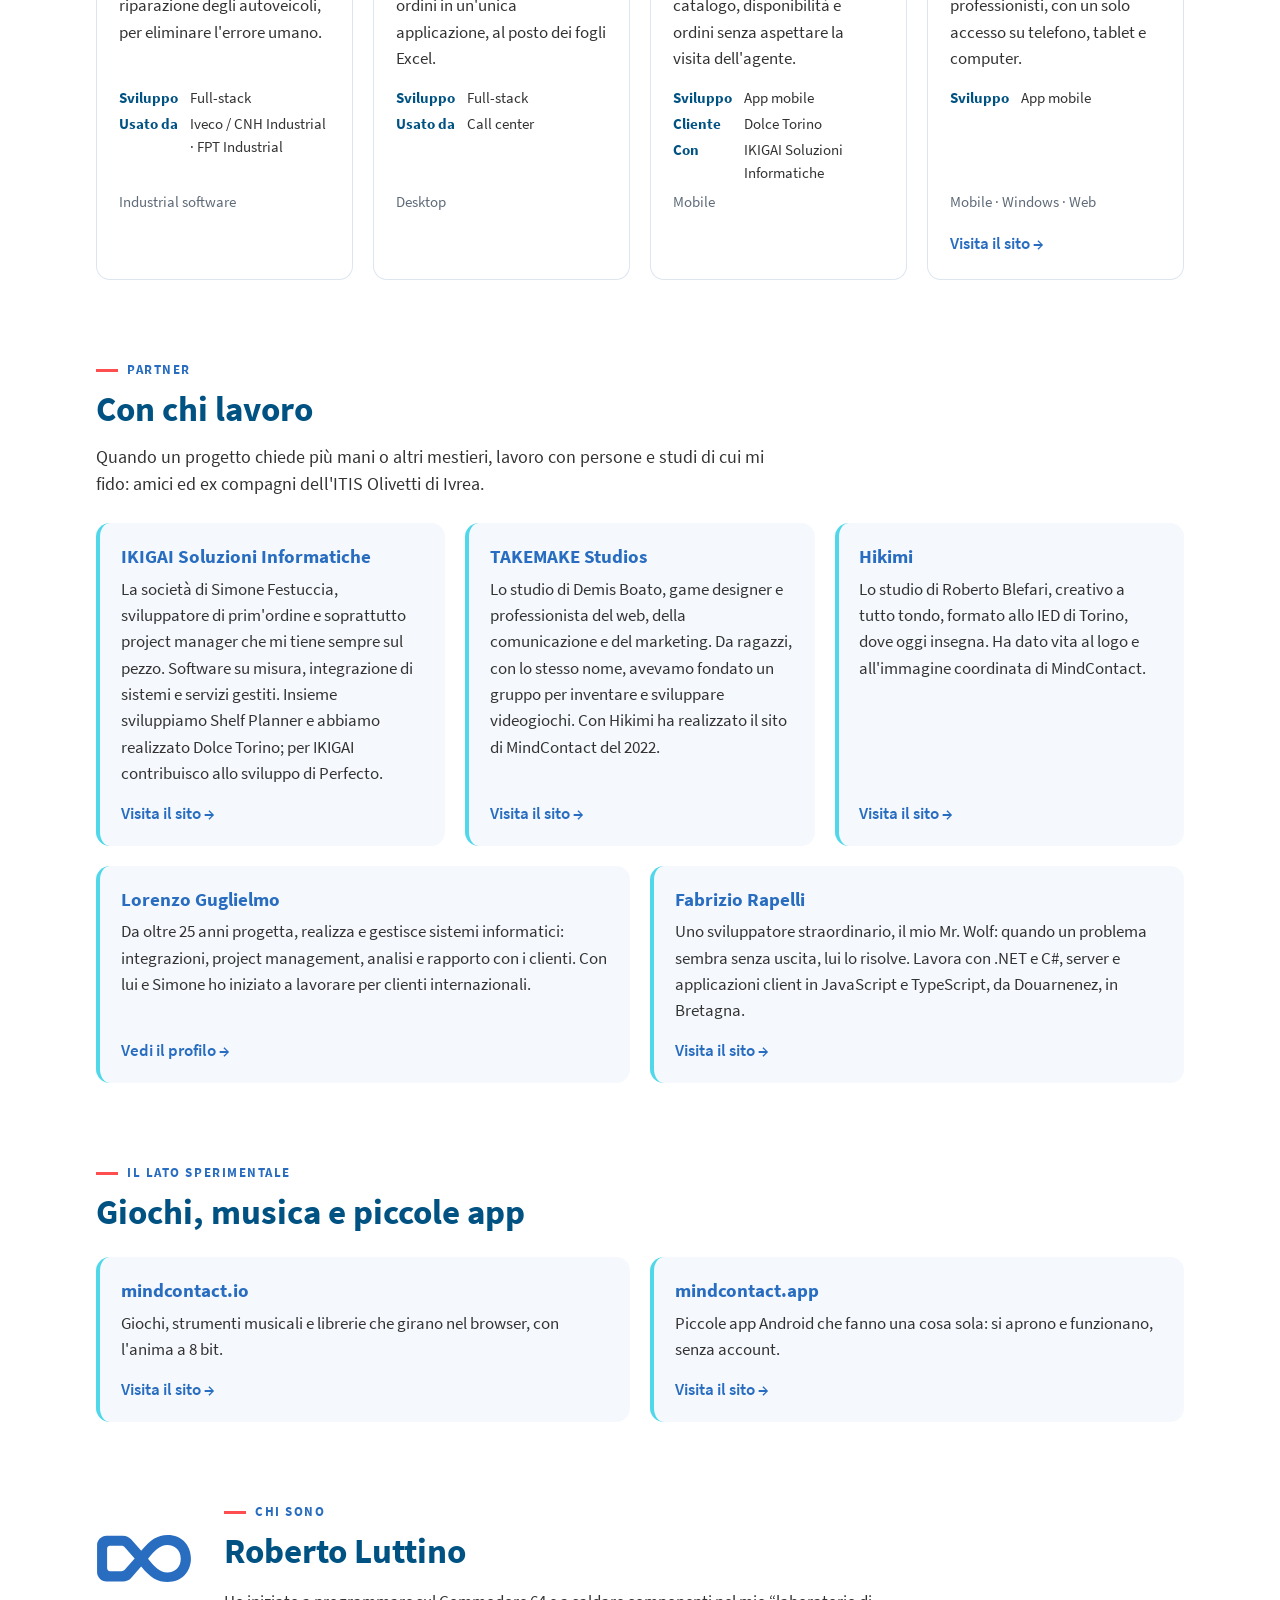
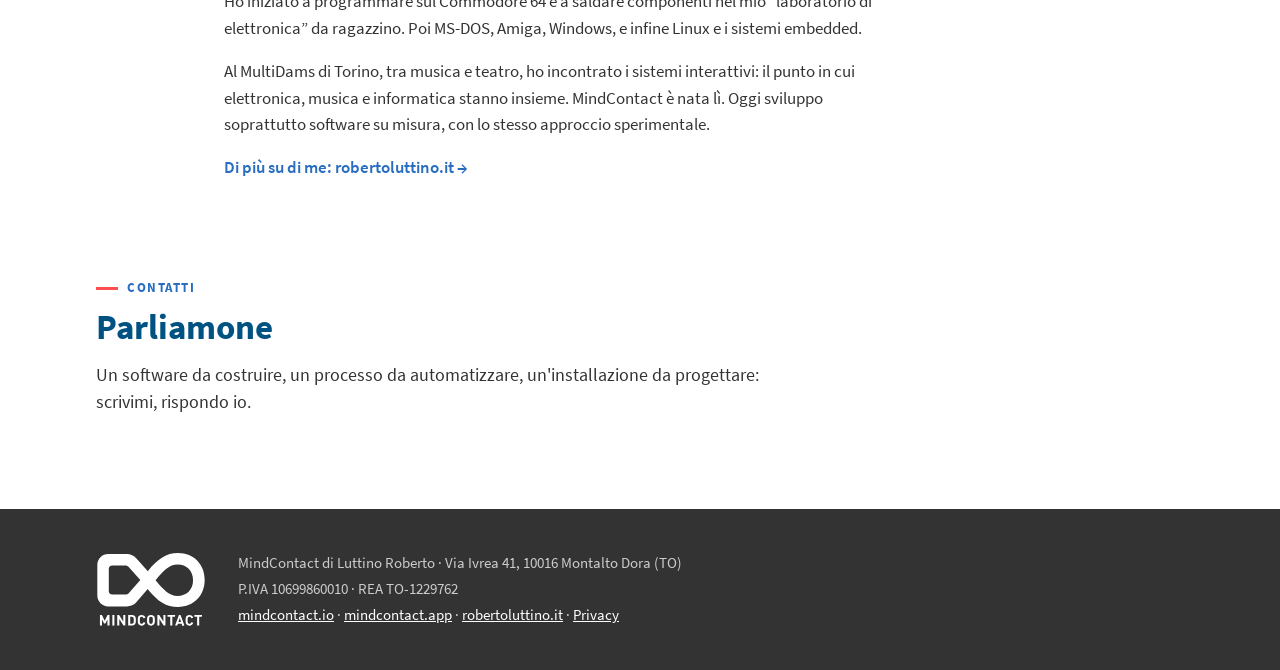
==== commit 434d19c6: "fix: tolto Answers. by ebp dai progetti e dal testo di IKIGAI" ====
--- a/docs/index.html
+++ b/docs/index.html
@@ -95,21 +95,13 @@
       </li>
       <li class="card card--lead">
         <span></span>
-        <h3>Answers. by ebp</h3>
-        <p>Piattaforma di analisi per il retail su più aziende: assortimento, previsione dei trend e approvvigionamento in un unico posto.</p>
-        <dl class="meta"><dt>Sviluppo</dt><dd>Frontend e backend</dd><dt>Cliente</dt><dd>ebp Global</dd><dt>Con</dt><dd>IKIGAI Soluzioni Informatiche</dd></dl>
-        <dl class="meta"><dt class="sr-only">Tech</dt><dd class="tech">.NET · Angular · SaaS</dd></dl>
-        <a class="link" href="https://ebp-global.com/answers-by-ebp-insights-for-assortment-trend-supply/" rel="noopener" target="_blank">Visita il sito <span aria-hidden="true">→</span></a>
-      </li>
-      <li class="card card--lead">
-        <span></span>
         <h3>Perfecto</h3>
         <p>Matchmaking per fiere ed eventi B2B: profilazione dei partecipanti, agende di incontri generate in automatico, badge e report.</p>
         <dl class="meta"><dt>Sviluppo</dt><dd>Full-stack</dd><dt>Cliente</dt><dd>IKIGAI Soluzioni Informatiche</dd></dl>
         <dl class="meta"><dt class="sr-only">Tech</dt><dd class="tech">Web · SaaS</dd></dl>
         <a class="link" href="https://perfecto-events.com/" rel="noopener" target="_blank">Visita il sito <span aria-hidden="true">→</span></a>
       </li>
-      <li class="card card--lead card--wide">
+      <li class="card card--lead">
         <p class="role">Prodotto MindContact</p>
         <h3>Hagal+Clinic</h3>
         <p>Il gestionale per poliambulatori, anche multisede, in produzione da oltre otto anni: pianificazione, prenotazioni e flusso degli appuntamenti, refertazione, listini dei professionisti, reportistica, un modulo per la medicina dello sport e integrazioni con apparecchiature come gli ecografi. Conforme al GDPR.</p>
@@ -158,7 +150,7 @@
     <h2>Con chi lavoro</h2>
     <p class="section-lede">Quando un progetto chiede più mani o altri mestieri, lavoro con persone e studi di cui mi fido: amici ed ex compagni dell&#x27;ITIS Olivetti di Ivrea.</p>
     <ul class="sites sites--five">
-      <li><a href="https://www.ikigai-soluzioni.it/" target="_blank" rel="noopener"><strong>IKIGAI Soluzioni Informatiche</strong><span>La società di Simone Festuccia, sviluppatore di prim&#x27;ordine e soprattutto project manager che mi tiene sempre sul pezzo. Software su misura, integrazione di sistemi e servizi gestiti. Insieme sviluppiamo Shelf Planner e abbiamo realizzato Dolce Torino e Answers; per IKIGAI contribuisco allo sviluppo di Perfecto.</span><span class="go">Visita il sito <span aria-hidden="true">→</span></span></a></li>
+      <li><a href="https://www.ikigai-soluzioni.it/" target="_blank" rel="noopener"><strong>IKIGAI Soluzioni Informatiche</strong><span>La società di Simone Festuccia, sviluppatore di prim&#x27;ordine e soprattutto project manager che mi tiene sempre sul pezzo. Software su misura, integrazione di sistemi e servizi gestiti. Insieme sviluppiamo Shelf Planner e abbiamo realizzato Dolce Torino; per IKIGAI contribuisco allo sviluppo di Perfecto.</span><span class="go">Visita il sito <span aria-hidden="true">→</span></span></a></li>
       <li><a href="https://takemakestudios.com/" target="_blank" rel="noopener"><strong>TAKEMAKE Studios</strong><span>Lo studio di Demis Boato, game designer e professionista del web, della comunicazione e del marketing. Da ragazzi, con lo stesso nome, avevamo fondato un gruppo per inventare e sviluppare videogiochi. Con Hikimi ha realizzato il sito di MindContact del 2022.</span><span class="go">Visita il sito <span aria-hidden="true">→</span></span></a></li>
       <li><a href="https://hikimi.it/" target="_blank" rel="noopener"><strong>Hikimi</strong><span>Lo studio di Roberto Blefari, creativo a tutto tondo, formato allo IED di Torino, dove oggi insegna. Ha dato vita al logo e all&#x27;immagine coordinata di MindContact.</span><span class="go">Visita il sito <span aria-hidden="true">→</span></span></a></li>
       <li><a href="https://www.linkedin.com/in/lorenzoguglielmo/" target="_blank" rel="noopener"><strong>Lorenzo Guglielmo</strong><span>Da oltre 25 anni progetta, realizza e gestisce sistemi informatici: integrazioni, project management, analisi e rapporto con i clienti. Con lui e Simone ho iniziato a lavorare per clienti internazionali.</span><span class="go">Vedi il profilo <span aria-hidden="true">→</span></span></a></li>
--- a/docs/assets/site.css
+++ b/docs/assets/site.css
@@ -292,10 +292,8 @@
   .tiles { grid-template-columns: repeat(4, 1fr); }
   .tiles--steps { grid-template-columns: repeat(5, 1fr); }
   .cards { grid-template-columns: repeat(4, 1fr); }
-  /* Five main products: three on the first row; on the second, the wide one takes twice the room. */
-  .cards--major { grid-template-columns: repeat(6, 1fr); }
-  .cards--major > * { grid-column: span 2; }
-  .cards--major > .card--wide, .cards--major > .card--wide:last-child:nth-child(odd) { grid-column: span 4; }
+  /* Four main products: two per row, wider than the minor ones. */
+  .cards--major { grid-template-columns: 1fr 1fr; }
   /* Five partners: three on the first row, two wider ones on the second. */
   .sites--five { grid-template-columns: repeat(6, 1fr); grid-auto-rows: auto; }
   .sites--five > * { grid-column: span 2; }
